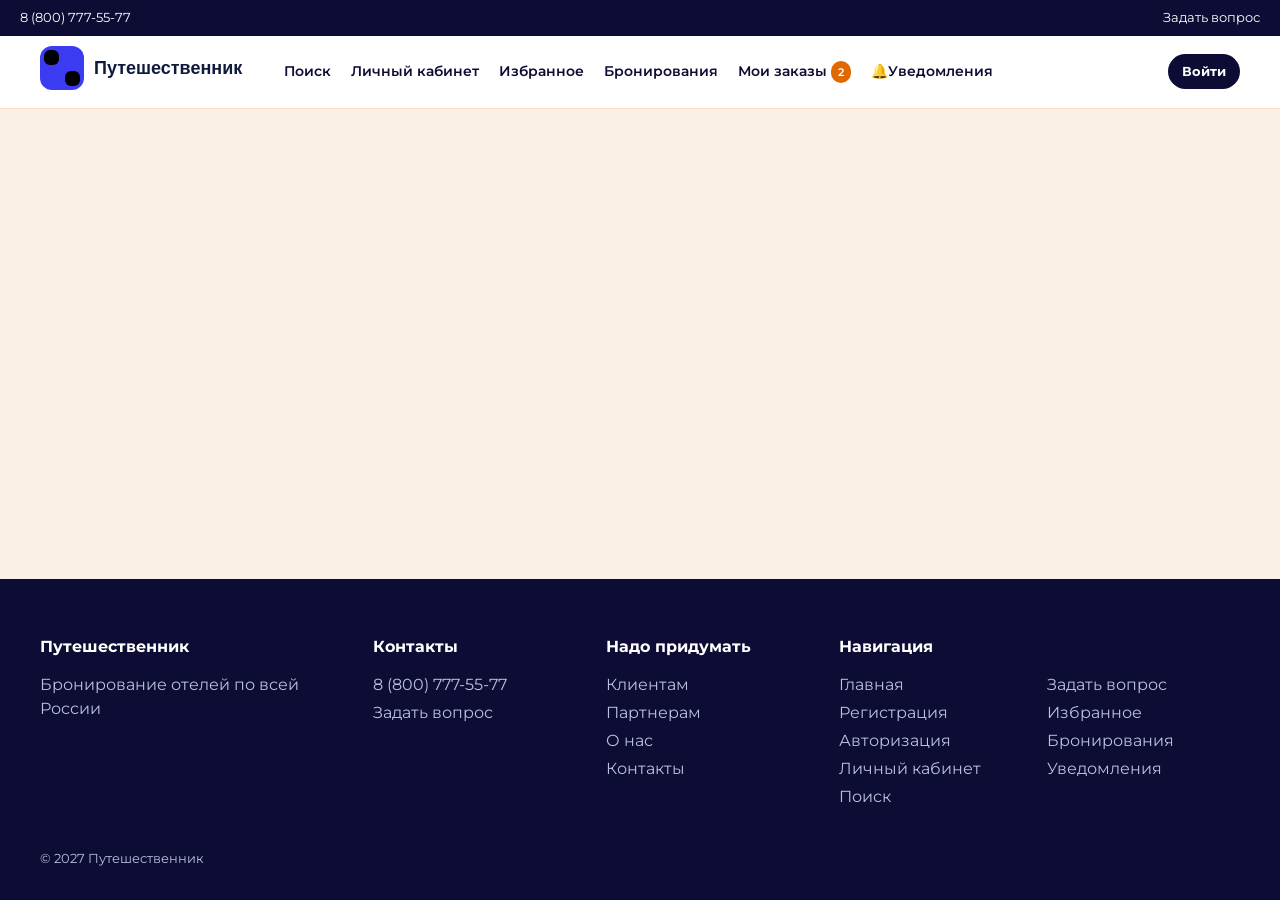
==== index.html @ 8d7e16aa "add footer and header" ====
<!DOCTYPE html>
<html lang="en">

<head>
    <meta charset="UTF-8">
    <meta name="viewport" content="width=device-width, initial-scale=1.0">
    <title>Путешественник - отели по всей России</title>
    <link rel="stylesheet" href="./assets/css/style.css">
</head>

<body>
    <header class="header">
        <div class="header__top">
            <div class="container">
                <a href="tel:88007775577">8 (800) 777-55-77</a>
                <a href="mailto:hotel@hotel.ru">Задать вопрос</a>
            </div>
        </div>
        <div class="container header__main">
            <a href="index.html" class="logo"><img src="./assets/img/logo.svg" alt="Путешественник"></a>
            <input type="checkbox" id="menu">
            <label for="menu" class="burger">≡</label>
            <nav class="nav">
                <a href="search.html">Поиск</a>
                <a href="profile.html">Личный кабинет</a>
                <a href="profile.html#favorites">Избранное</a>
                <a href="profile.html#bookings">Бронирования</a>
                <a href="profile.html#bookings">Мои заказы <span class="count">2</span></a>
                <a href="profile.html#notifications"><span class="bell">🔔</span>Уведомления</a>
            </nav>
            <a href="login.html" class="btn btn--dark btn--sm">Войти</a>
        </div>
    </header>
    <main class="container section"></main>
    <footer class="footer">
        <div class="container footer__grid">

            <div>
                <h3>Путешественник</h3>
                <p>Бронирование отелей по всей России</p>
            </div>

            <ul id="contacts">
                <h3>Контакты</h3>
                <li> <a href="tel:88007775577">8 (800) 777-55-77</a></li>
                <li> <a href="mailto:hotel@hotel.ru">Задать вопрос</a></li>
            </ul>
            <ul>
                <h3>Надо придумать</h3>
                <li><a href="search.html">Клиентам</a></li>
                <li><a href="add.html">Партнерам</a></li>
                <li><a href="index.html#about">О нас</a></li>
                <li><a href="#contacts">Контакты</a></li>
            </ul>
            <nav>
                <h3>Навигация</h3>
                <ul class="footer__nav">
                    <li><a href="index.html">Главная</a></li>
                    <li><a href="register.html">Регистрация</a></li>
                    <li><a href="login.html">Авторизация</a></li>
                    <li><a href="profile.html">Личный кабинет</a></li>
                    <li><a href="search.html">Поиск</a></li>
                    <li><a href="mailto:hotel@hotel.ru">Задать вопрос</a></li>

                    <li><a href="profile.html#favorites">Избранное</a></li>
                    <li><a href="profile.html#bookings">Бронирования</a></li>
                    <li><a href="profile.html#notificatons">Уведомления</a></li>
                </ul>
            </nav>
        </div>
        <p class="container copy">© 2027 Путешественник</p>
    </footer>
</body>

</html>
---- assets/css/style.css ----
/* 1 Шрифт */
@font-face {
    font-family: "Montserrat";
    src: url(../fonts/Montserrat/Montserrat[wght].ttf) format('truetype');
}

/* 2Переменные */

:root {
    --ink: rgb(13, 12, 52);
    --blue: rgb(59, 59, 242);
    --accent: rgb(224, 104, 0);
    --bg: rgb(251, 240, 229);
    --muted: rgb(88, 88, 125);
    --line: rgb(255, 226, 198);
    --ok: rgb(31, 120, 52);
    --ok-muted: rgb(206, 249, 206);
    --wait: rgb(184, 117, 0);
    --wait-muted: rgb(255, 231, 190);
    --error: rgb(207, 52, 52);
    --error-muted: rgb(255, 206, 206);
    --radius-sm: 12px;
    --radius: 20px;
    --shadow: 0 16px 40px -16px rgba(15, 27, 61, .3);
}

/* 3 Сброс */

* {
    box-sizing: border-box;
}

body {
    margin: 0;
    font-family: 'Montserrat', Arial, sans-serif;
    line-height: 1.5;
    color: var(--ink);
    background: var(--bg);
    display: grid;
    grid-template-rows: auto 1fr auto;
    min-height: 100vh;
}

h1,
h2,
h3,
p,
ul {
    margin: 0;
    padding: 0;
}

ul {
    list-style: none;
}

a {
    color: inherit;
    text-decoration: none;
}

input,
select,
textarea,
button {
    font: inherit;
}

/* Общие блоки */

.container {
    max-width: 1240px;
    width: 100%;
    margin: 0 auto;
    padding: 0 20px;
}

.section {
    margin-top: 80px;
}

.eyebrow {
    color: var(--accent);
    font-size: 13px;
    text-transform: uppercase;
    font-weight: 700;
}

.title {
    margin: 8px 0 32px;
    font-size: 40px;
    font-weight: 800;
}

.muted {
    color: var(--muted);
    font-size: 14px;
}

.card {
    background: #fff;
    padding: 24px;
    border-radius: var(--radius);
    border: 1px solid var(--line);
}

.grid {
    display: grid;
    grid-template-columns: repeat(auto-fill, minmax(300px, 1fr));
    gap: 24px;
}

.row {
    display: flex;
    align-items: center;
    gap: 12px;
    flex-wrap: wrap;
}

.row .input {
    flex: 1;
    width: auto;
}

.stack>*+* {
    padding-top: 8px;
}

.photo {
    width: 100%;
    aspect-ratio: 4 /3;
    object-fit: cover;
    border-radius: var(--radius-sm);
}

/* Кнопки */

.btn {
    display: inline-block;
    background: var(--accent);
    color: #fff;
    padding: 14px 26px;
    border-radius: 999px;
    font-weight: 700;
    cursor: pointer;
    font-weight: 700;
    transition: transform .2s;

    &:hover {
        transform: translateY(-4px);
    }
}

.btn--dark {
    background: var(--ink);
}

.btn--light {
    background: #fff;
    color: var(--ink);
    border: 1px solid var(--line);
}

.btn--sm {
    padding: 8px 14px;
    font-size: 13px;
}

/* Бейджы: статус цены и тд */

.badge {
    display: inline-block;
    background-color: #fff;
    color: var(--ink);
    border-radius: 999px;
    padding: 5px 12px;
    font-size: 13px;
    font-weight: 700;
}

.badge--ok {
    background: var(--ok-muted);
    color: var(--ok);
}

.badge--wait {
    background: var(--wait-muted);
    color: var(--wait);
}

.badge--no {
    background: var(--error-muted);
    color: var(--error);
}

.start {
    color: var(--accent);
}

/* Формы */

.form {
    display: grid;
    gap: 16px;

}

.form__row {
    display: grid;
    gap: 16px;
    grid-template-columns: 1fr 1fr;
}

.field {
    display: grid;
    gap: 6px;
    align-items: start;
}

.field>label {
    font-size: 13px;
    font-weight: 700;
}

.input {
    width: 100%;
    padding: 14px 16px;
    border-radius: var(--radius-sm);
    border: 1.5px solid var(--line);
    background: #fff;

    &:focus {
        outline: none;
        border-color: var(--blue);
    }

}

.error .input {
    border-color: var(--error);
    background-color: var(--error-muted);
}

.error-text {
    color: var(--error);
    font-size: 13px;
}

.check {
    display: flex;
    gap: 10px;
    font-size: 14px;
}

/* 5 ШАпка */

.header {
    position: sticky;
    top: 0;
    left: 0;
    z-index: 10;
    background-color: #fff;
    border-bottom: 1px solid var(--line);
}

.header__top {
    background: var(--ink);
    color: #fff;
    font-size: 13px
}

.header__top .container {
    display: flex;
    justify-content: space-between;
    align-items: center;
    padding: 8px 0;
}

.header__main {
    display: flex;
    gap: 24px;
    align-items: center;
    min-height: 72px;
}

.nav {
    display: flex;
    gap: 20px;
    margin-right: auto;
    font-size: 14px;
    font-weight: 600;
}

.nav a:hover {
    color: var(--blue);
}

.count {
    padding: 4px 7px;
    border-radius: 999px;
    background: var(--accent);
    color: #fff;
    font-size: 11px;
}

.bell {
    display: inline-block;
    animation: ring .3s infinite;
}

#menu,
.burger {
    display: none;
}

/* 6 Подвал */

.footer {
    margin-top: 100px;
    padding: 56px 0 32px;
    background: var(--ink);
    color: #B8C1DD;
}

.footer__grid {
    display: grid;
    grid-template-columns: 1.5fr 1fr 1fr 2fr;
    gap: 32px;
}

.footer h3 {
    margin-bottom: 14px;
    font-size: 16px;
    color: #fff;
}

.footer li {
    margin-bottom: 4px;
}

.footer a:hover {
    color: white;
}

.footer__nav {
    columns: 2
}

.copy {
    margin-top: 40px;
    font-size: 13px;
}
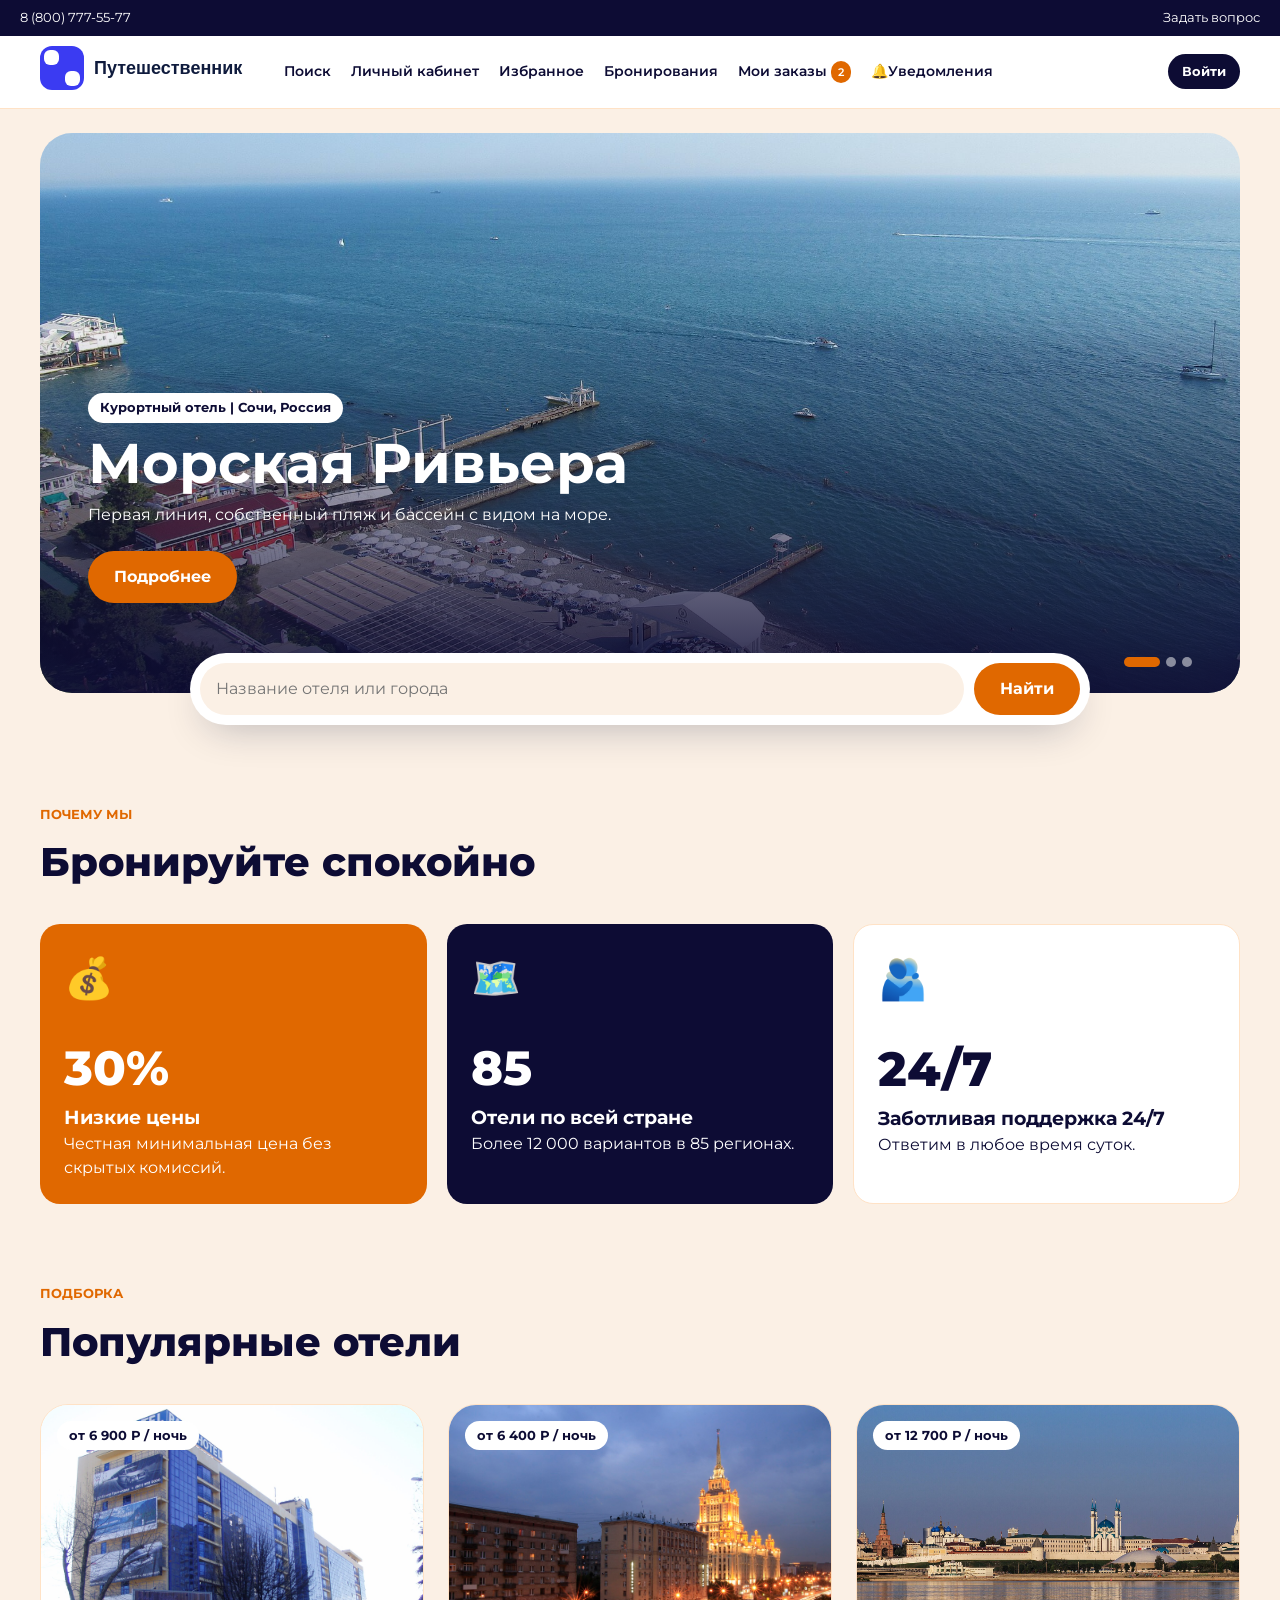
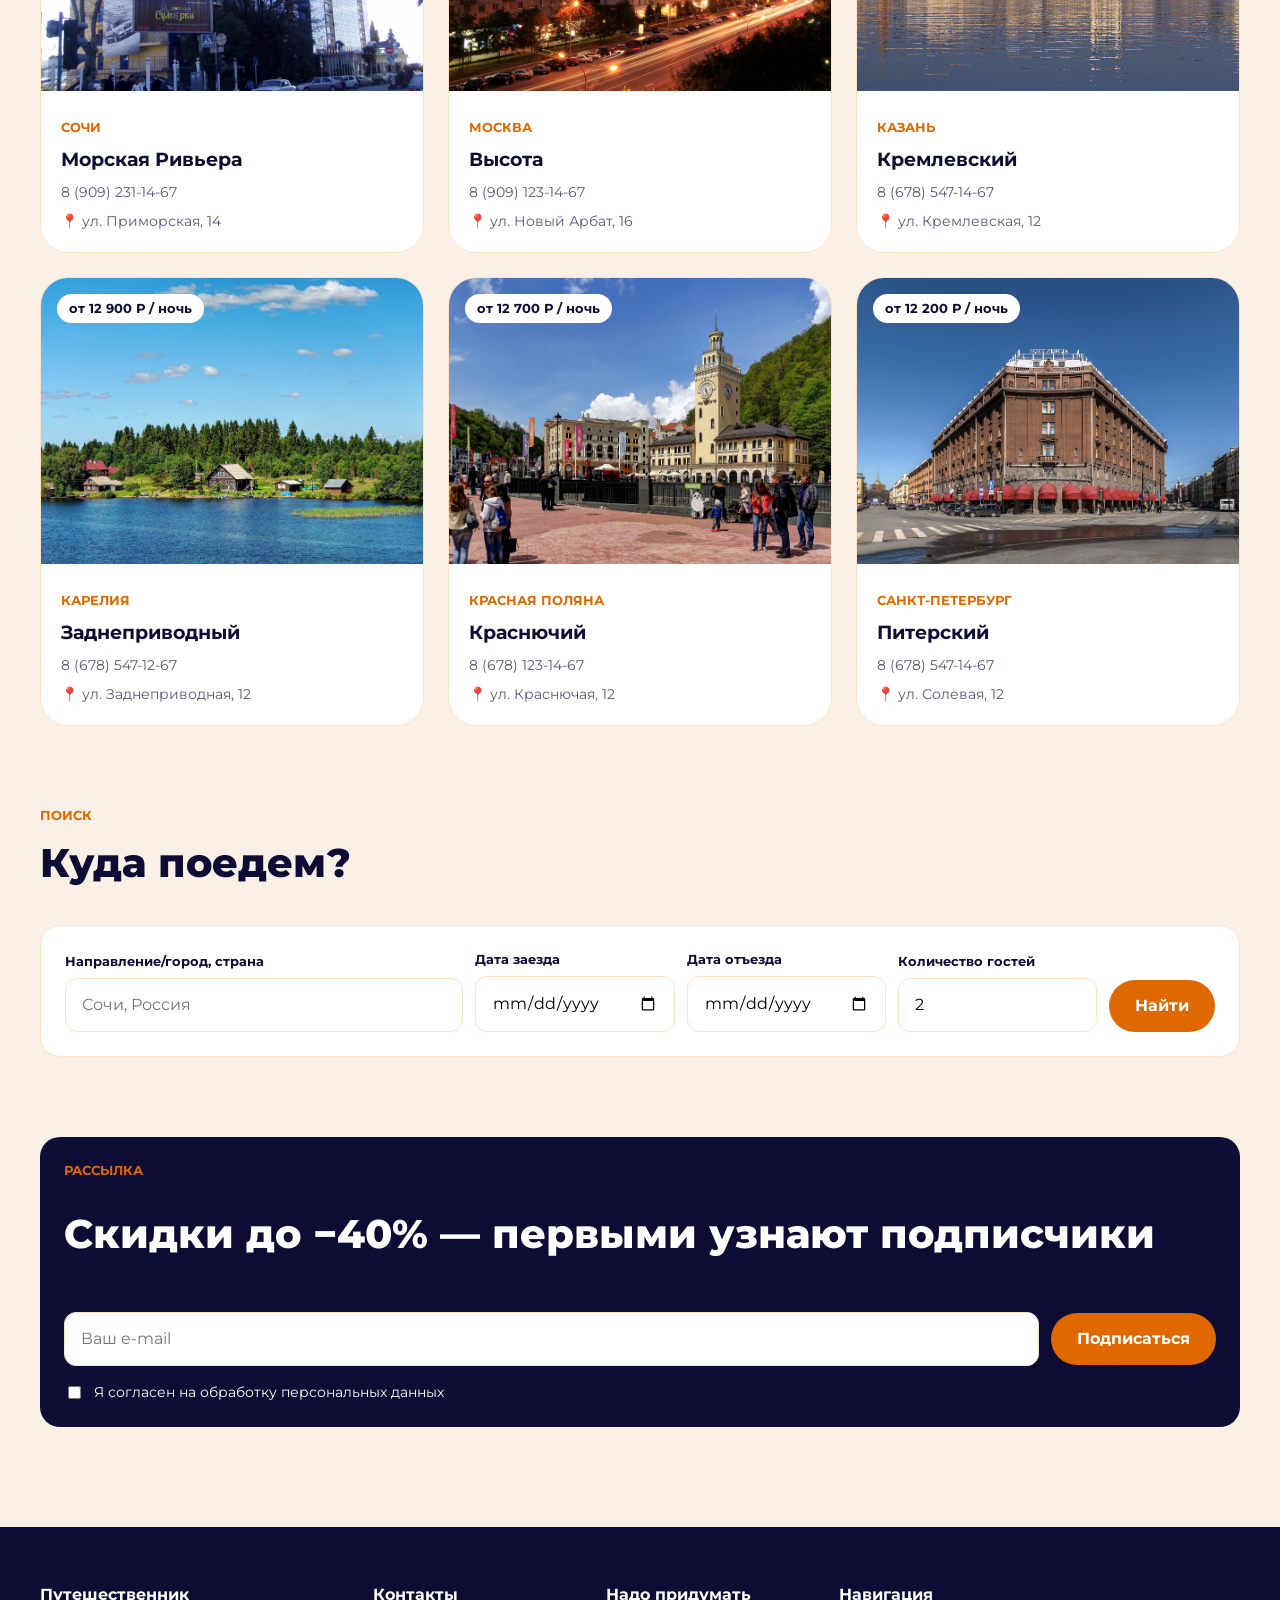
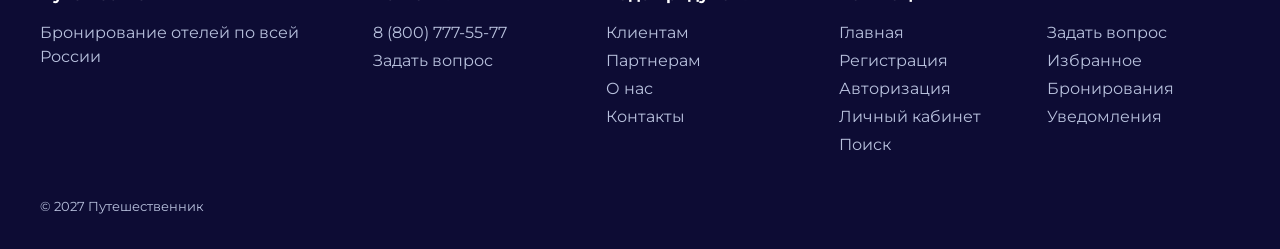
==== commit 0efa5513: "add index.html" ====
--- a/index.html
+++ b/index.html
@@ -31,7 +31,188 @@
             <a href="login.html" class="btn btn--dark btn--sm">Войти</a>
         </div>
     </header>
-    <main class="container section"></main>
+    <main class="container">
+        <section class="hero">
+            <div class="slider">
+                <article class="slide">
+                    <img src="assets/img/hotel-sochi-beach.jpg" alt="Пляж отеля в Сочи">
+                    <div class="slide__text">
+                        <span class="badge">Курортный отель | Сочи, Россия</span>
+                        <h1 class="slide__name">Морская Ривьера</h1>
+                        <p>Первая линия, собственный пляж и бассейн с видом на море.</p>
+                        <br>
+                        <a href="result.html" class="btn">Подробнее</a>
+                    </div>
+                </article>
+                <article class="slide">
+                    <img src="assets/img/hotel-moscow.jpg" alt="Пляж отеля в Сочи">
+                    <div class="slide__text">
+                        <span class="badge">Городской отель | Москва, Россия</span>
+                        <h1 class="slide__name">Высота</h1>
+                        <p>Легендарное здание на набережной и панорамный ресторан.</p>
+                        <br>
+                        <a href="result.html" class="btn">Подробнее</a>
+                    </div>
+                </article>
+                <article class="slide">
+                    <img src="assets/img/city-kazan.jpg" alt="Пляж отеля в Сочи">
+                    <div class="slide__text">
+                        <span class="badge">Бутик-отель | Казань, Россия</span>
+                        <h1 class="slide__name">Кремлевский</h1>
+                        <p>Номера с выходом на арбат, пешком до Кремля.</p>
+                        <br>
+                        <a href="result.html" class="btn">Подробнее</a>
+                    </div>
+                </article>
+            </div>
+            <div class="dots">
+                <span class="active"></span>
+                <span></span>
+                <span></span>
+            </div>
+
+            <form action="search.html" class="quick">
+                <input type="search" class="input" list="hints" placeholder="Название отеля или города">
+                <datalist id="hints">
+                    <option value="Сочи"></option>
+                    <option value="Москва"></option>
+                    <option value="Казань"></option>
+                    <option value="Санкт-Петербург"></option>
+                </datalist>
+                <button type="submit" class="btn">Найти</button>
+            </form>
+            <!-- <p class="hints muted">Часто ищут: Москва, Казань</p> -->
+        </section>
+        <section class="section" id="about">
+            <p class="eyebrow">Почему мы</p>
+            <h2 class="title">Бронируйте спокойно</h2>
+            <div class="facts">
+                <div class="card card--orange">
+                    <p class="fact__icon">💰</p>
+                    <p class="fact__num">30%</p>
+                    <h3>Низкие цены</h3>
+                    <p>Честная минимальная цена без скрытых комиссий.</p>
+                </div>
+                <div class="card card--dark">
+                    <p class="fact__icon">🗺️</p>
+                    <p class="fact__num">85</p>
+                    <h3>Отели по всей стране</h3>
+                    <p>Более 12 000 вариантов в 85 регионах.</p>
+                </div>
+                <div class="card">
+                    <p class="fact__icon">🫂</p>
+                    <p class="fact__num">24/7</p>
+                    <h3>Заботливая поддержка 24/7</h3>
+                    <p>Ответим в любое время суток.</p>
+                </div>
+            </div>
+        </section>
+
+        <section class="section">
+            <p class="eyebrow">Подборка</p>
+            <h2 class="title">Популярные отели</h2>
+            <div class="grid">
+                <article class="card hotel">
+                    <img src="./assets/img/hotel-sochi-1.jpg" alt="Отель в Сочи" class="photo">
+                    <span class="badge">от 6 900 Р / ночь</span>
+                    <div class="hotel__body stack">
+                        <p class="eyebrow">Сочи</p>
+                        <h3>Морская Ривьера</h3>
+                        <p class="muted">8 (909) 231-14-67</p>
+                        <p class="muted">📍 ул. Приморская, 14</p>
+                    </div>
+                </article>
+                <article class="card hotel">
+                    <img src="./assets/img/hotel-moscow.jpg" alt="Отель в Москве" class="photo">
+                    <span class="badge">от 6 400 Р / ночь</span>
+                    <div class="hotel__body stack">
+                        <p class="eyebrow">Москва</p>
+                        <h3>Высота</h3>
+                        <p class="muted">8 (909) 123-14-67</p>
+                        <p class="muted">📍 ул. Новый Арбат, 16</p>
+                    </div>
+                </article>
+                <article class="card hotel">
+                    <img src="./assets/img/city-kazan.jpg" alt="Отель в Казани" class="photo">
+                    <span class="badge">от 12 700 Р / ночь</span>
+                    <div class="hotel__body stack">
+                        <p class="eyebrow">Казань</p>
+                        <h3>Кремлевский</h3>
+                        <p class="muted">8 (678) 547-14-67</p>
+                        <p class="muted">📍 ул. Кремлевская, 12</p>
+                    </div>
+                </article>
+                <article class="card hotel">
+                    <img src="./assets/img/city-karelia.jpg" alt="Отель в Карелии" class="photo">
+                    <span class="badge">от 12 900 Р / ночь</span>
+                    <div class="hotel__body stack">
+                        <p class="eyebrow">Карелия</p>
+                        <h3>Заднеприводный</h3>
+                        <p class="muted">8 (678) 547-12-67</p>
+                        <p class="muted">📍 ул. Заднеприводная, 12</p>
+                    </div>
+                </article>
+                <article class="card hotel">
+                    <img src="./assets/img/city-krasnaya-polyana.jpg" alt="Отель в Красной поляне" class="photo">
+                    <span class="badge">от 12 700 Р / ночь</span>
+                    <div class="hotel__body stack">
+                        <p class="eyebrow">Красная Поляна</p>
+                        <h3>Краснючий</h3>
+                        <p class="muted">8 (678) 123-14-67</p>
+                        <p class="muted">📍 ул. Краснючая, 12</p>
+                    </div>
+                </article>
+                <article class="card hotel">
+                    <img src="./assets/img/hotel-spb.jpg" alt="Отель в Санкт-Петербурге" class="photo">
+                    <span class="badge">от 12 200 Р / ночь</span>
+                    <div class="hotel__body stack">
+                        <p class="eyebrow">Санкт-Петербург</p>
+                        <h3>Питерский</h3>
+                        <p class="muted">8 (678) 547-14-67</p>
+                        <p class="muted">📍 ул. Солевая, 12</p>
+                    </div>
+                </article>
+            </div>
+        </section>
+
+        <section class="section">
+            <p class="eyebrow">Поиск</p>
+            <h2 class="title">Куда поедем?</h2>
+            <form action="search.html" class="card search-form">
+                <div class="field">
+                    <label for="place">Направление/город, страна</label>
+                    <input type="text" id="place" class="input" placeholder="Сочи, Россия">
+                </div>
+                <div class="field">
+                    <label for="date-in">Дата заезда</label>
+                    <input type="date" id="date-in" class="input">
+                </div>
+                <div class="field">
+                    <label for="date-out">Дата отъезда</label>
+                    <input type="date" id="date-out" class="input">
+                </div>
+                <div class="field">
+                    <label for="guest-count">Количество гостей</label>
+                    <input type="number" id="guest-count" class="input" min="1" value="2"">
+                </div>
+                <button type=" submit" class="btn">Найти</button>
+            </form>
+        </section>
+
+        <section class="section">
+            <form action="#" class="card card--dark form">
+                <p class="eyebrow">Рассылка</p>
+                <h2 class="title">Скидки до −40% — первыми узнают подписчики</h2>
+                <div class="row">
+                    <input type="email" class="input" placeholder="Ваш e-mail">
+                    <button type="submit" class="btn">Подписаться</button>
+                </div>
+                <label class="check"><input type="checkbox">Я согласен на обработку персональных данных</label>
+            </form>
+        </section>
+
+
+    </main>
     <footer class="footer">
         <div class="container footer__grid">
 
--- a/assets/css/style.css
+++ b/assets/css/style.css
@@ -66,6 +66,10 @@
     font: inherit;
 }
 
+button {
+    border: none;
+}
+
 /* Общие блоки */
 
 .container {
@@ -147,7 +151,7 @@
     transition: transform .2s;
 
     &:hover {
-        transform: translateY(-4px);
+        transform: translateY(-2px);
     }
 }
 
@@ -349,4 +353,166 @@
 .copy {
     margin-top: 40px;
     font-size: 13px;
+}
+
+/* 7 Главная */
+
+.hero {
+    position: relative;
+    margin-top: 24px;
+}
+
+/* Слайдер: листается свайпом */
+
+.slider {
+    display: flex;
+    overflow-x: auto;
+    scroll-snap-type: x mandatory;
+    scrollbar-width: none;
+    border-radius: 32px;
+}
+
+.slide {
+    position: relative;
+    display: flex;
+    align-items: flex-end;
+    flex: 0 0 100%;
+    min-height: 560px;
+    color: white;
+    scroll-snap-align: start;
+
+    &::after {
+        content: '';
+        position: absolute;
+        inset: 0;
+        background: linear-gradient(transparent 30%, rgba(13, 12, 52, 0.9));
+    }
+}
+
+.slide img {
+    position: absolute;
+    inset: 0;
+    object-fit: cover;
+    width: 100%;
+    height: 100%;
+}
+
+.slide__text {
+    position: relative;
+    z-index: 1;
+    max-width: 640px;
+    padding: 48px 48px 90px;
+}
+
+.slide__name {
+    margin: 12px 0;
+    font-size: 56px;
+    line-height: 1;
+}
+
+.dots {
+    position: absolute;
+    right: 48px;
+    bottom: 58px;
+    display: flex;
+    gap: 6px;
+}
+
+.dots span {
+    width: 10px;
+    height: 10px;
+    border-radius: 999px;
+    background: rgba(255, 255, 255, 0.5);
+}
+
+.dots .active {
+    width: 36px;
+    background: var(--accent);
+}
+
+/* Быстрый поиск  */
+
+.quick {
+    position: relative;
+    z-index: 2;
+    display: flex;
+    gap: 10px;
+    max-width: 900px;
+    margin: -40px auto 0;
+    padding: 10px;
+    background: #fff;
+    border-radius: 999px;
+    box-shadow: var(--shadow);
+}
+
+.quick .input {
+    border: 0;
+    border-radius: 999px;
+    background: var(--bg);
+}
+
+/* .hints {
+
+} */
+
+/* Факты */
+
+.facts {
+    display: grid;
+    grid-template-columns: repeat(3, 1fr);
+    gap: 20px;
+}
+
+.fact__icon {
+    font-size: 40px;
+}
+
+.fact__num {
+    margin-top: 24px;
+    font-size: 48px;
+    font-weight: 800;
+}
+
+.card--orange {
+    background: var(--accent);
+    color: #fff;
+    border: 0;
+}
+
+.card--dark {
+    background: var(--ink);
+    color: #fff;
+    border: 0
+}
+
+/* Карточка отеля */
+
+.hotel {
+    position: relative;
+    padding: 0;
+    overflow: hidden;
+    border-radius: 28px;
+}
+
+.hotel .photo {
+    border-radius: 0;
+}
+
+.hotel>.badge {
+    position: absolute;
+    top: 16px;
+    left: 16px;
+}
+
+.hotel__body {
+    padding: 20px;
+}
+
+/* Поиск  */
+
+.search-form {
+    display: grid;
+    grid-template-columns: 2fr 1fr 1fr 1fr auto;
+    align-items: end;
+    gap: 12px;
 }
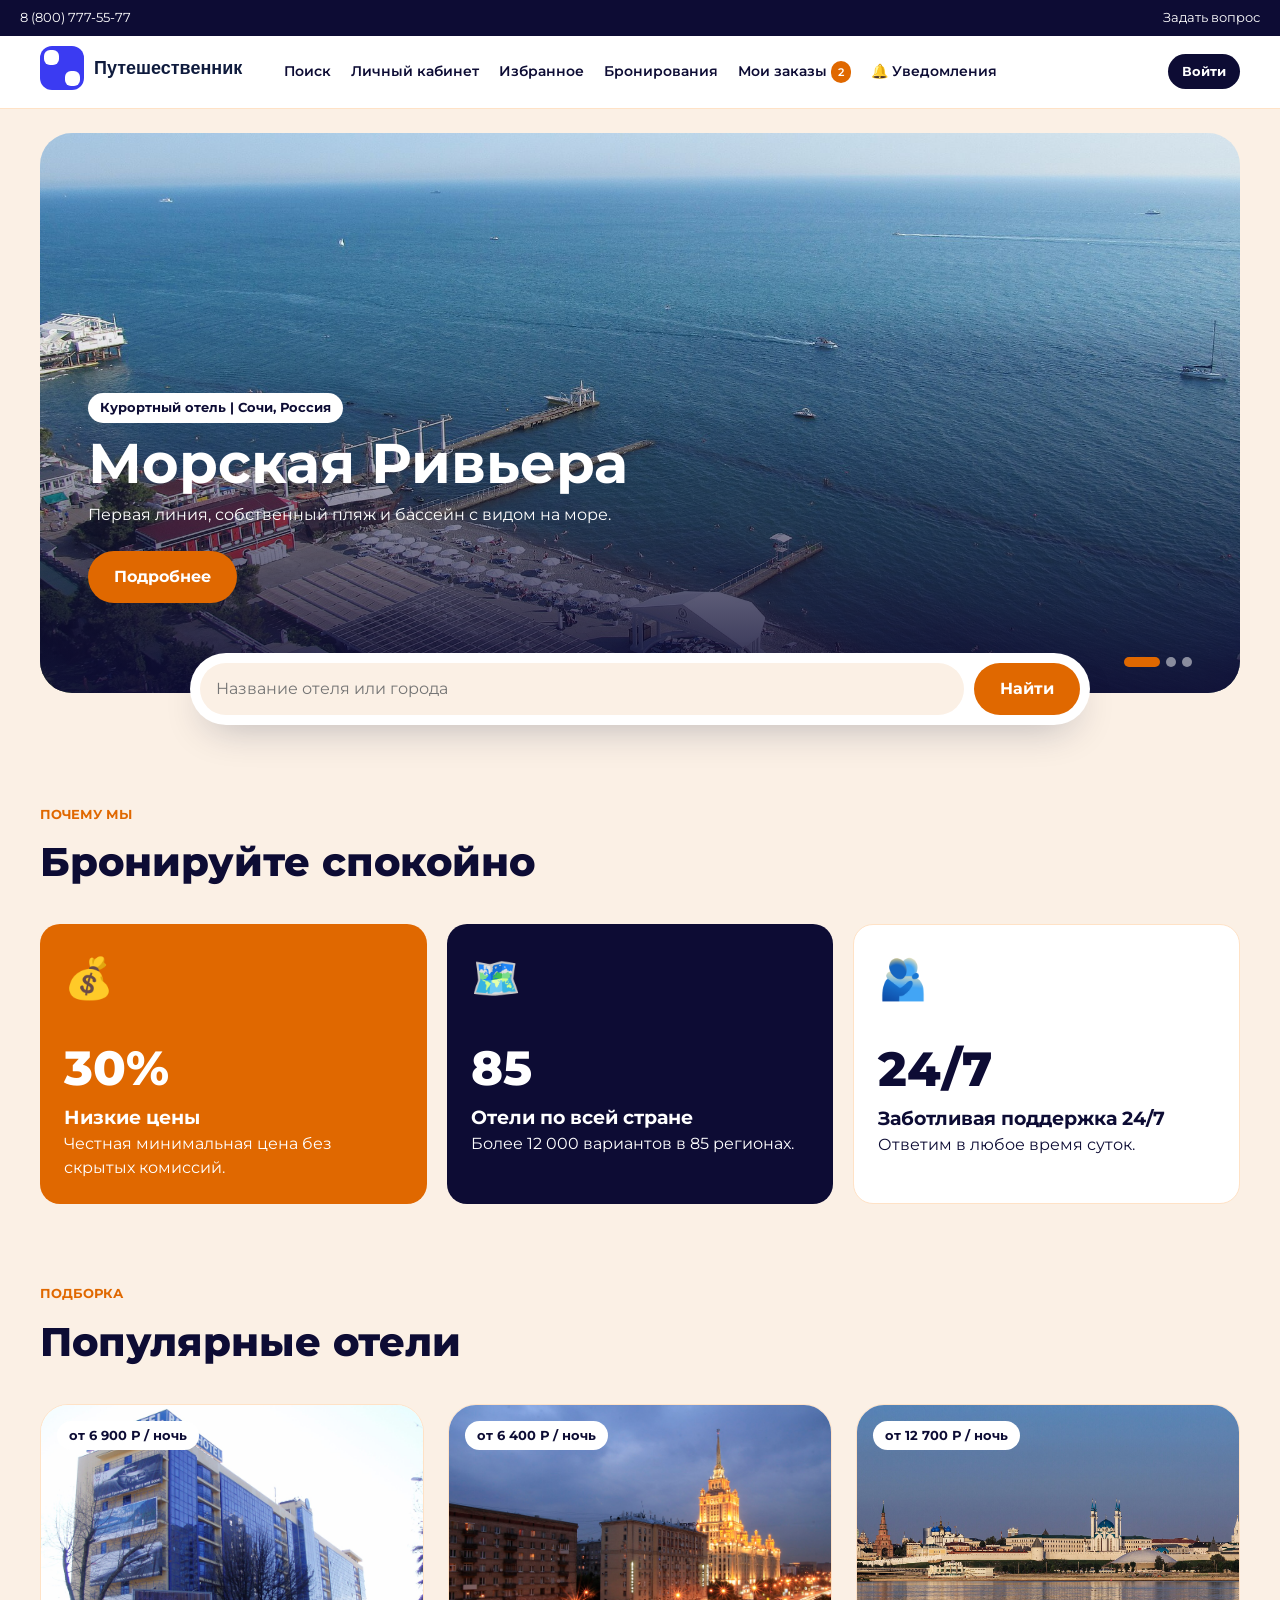
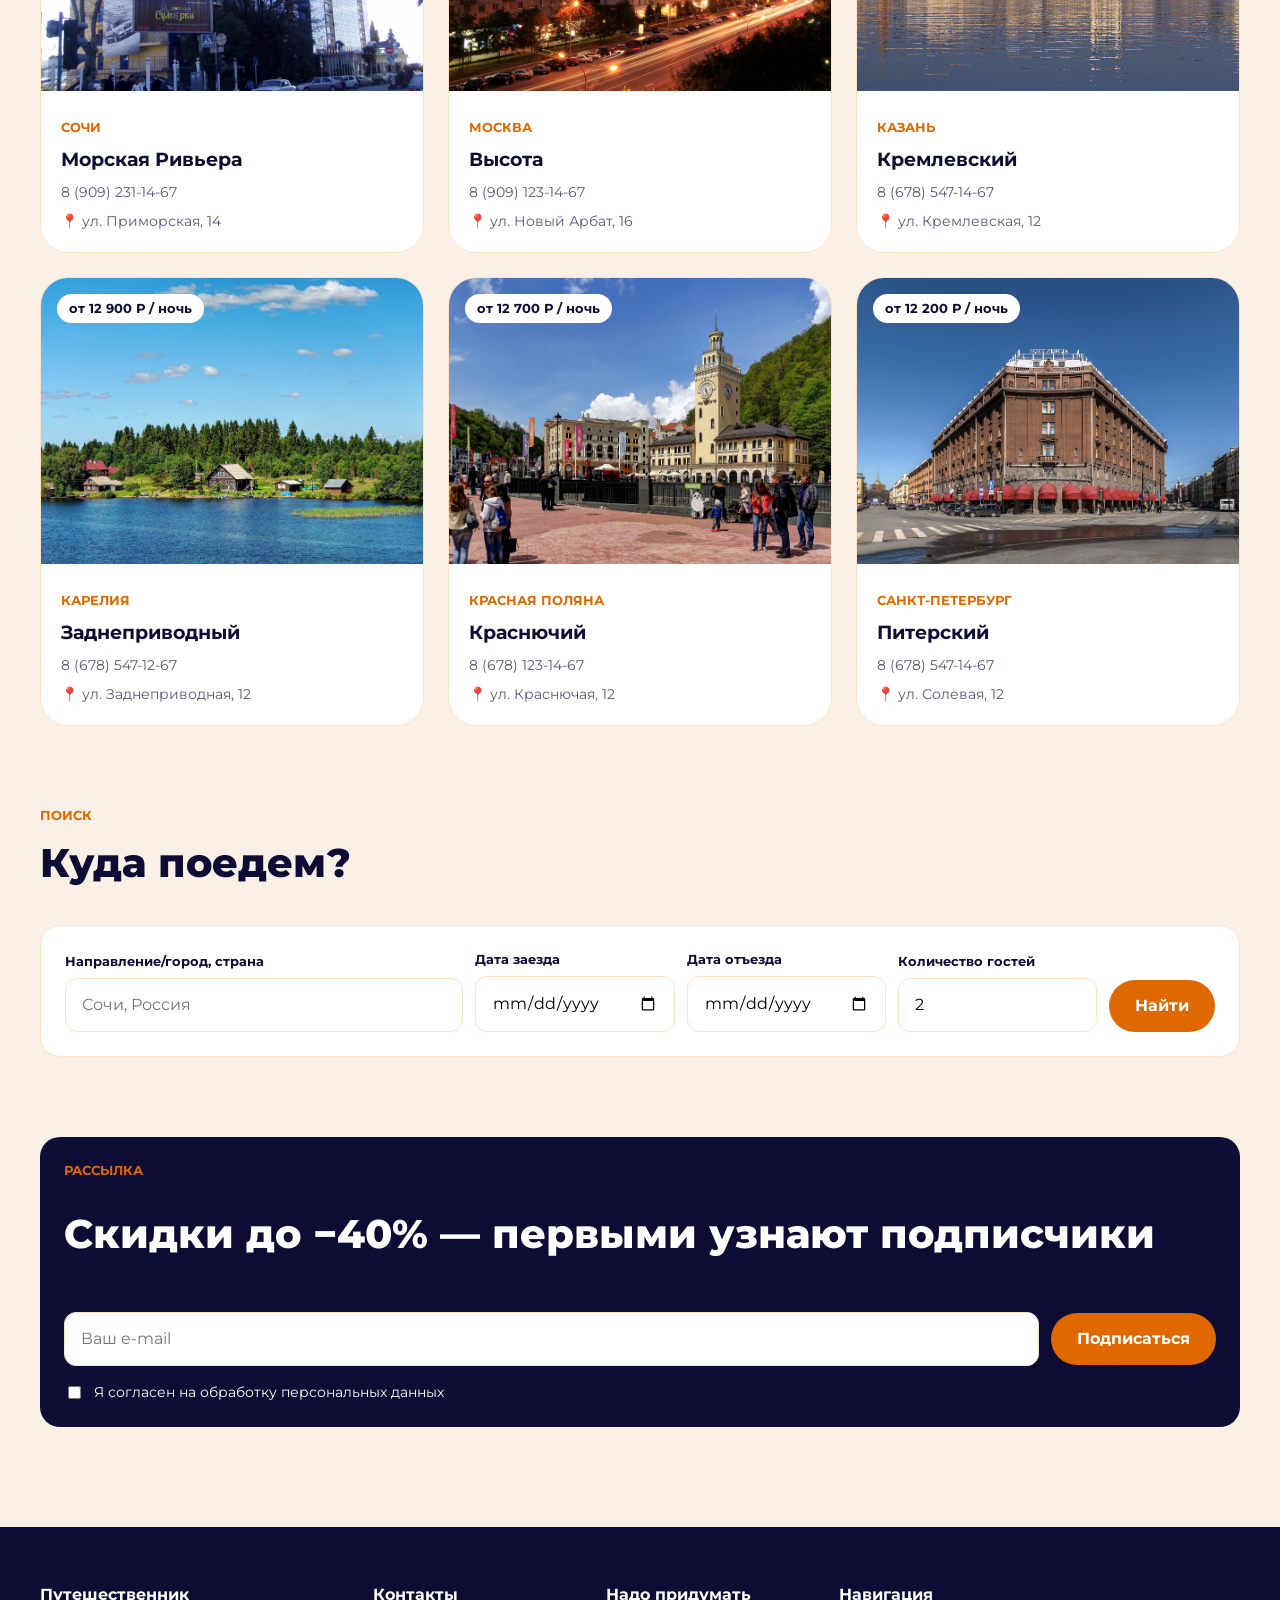
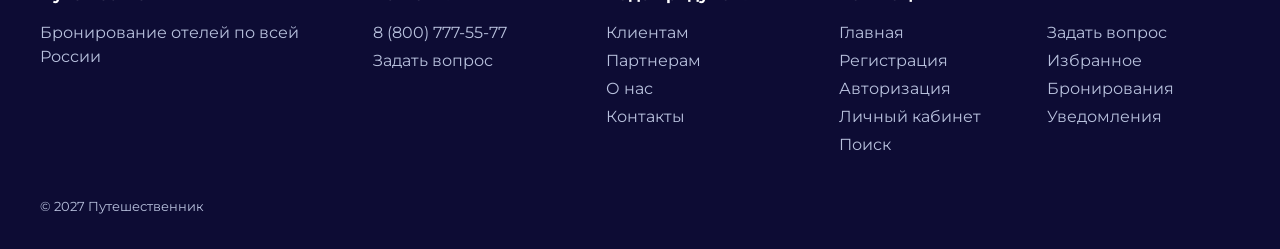
==== commit 3d130455: "add add.html" ====
--- a/index.html
+++ b/index.html
@@ -26,7 +26,7 @@
                 <a href="profile.html#favorites">Избранное</a>
                 <a href="profile.html#bookings">Бронирования</a>
                 <a href="profile.html#bookings">Мои заказы <span class="count">2</span></a>
-                <a href="profile.html#notifications"><span class="bell">🔔</span>Уведомления</a>
+                <a href="profile.html#notifications"><span class="bell">🔔</span> Уведомления</a>
             </nav>
             <a href="login.html" class="btn btn--dark btn--sm">Войти</a>
         </div>
--- a/assets/css/style.css
+++ b/assets/css/style.css
@@ -14,11 +14,11 @@
     --muted: rgb(88, 88, 125);
     --line: rgb(255, 226, 198);
     --ok: rgb(31, 120, 52);
-    --ok-muted: rgb(206, 249, 206);
+    --ok-muted: rgb(218, 254, 218);
     --wait: rgb(184, 117, 0);
-    --wait-muted: rgb(255, 231, 190);
+    --wait-muted: rgb(255, 240, 213);
     --error: rgb(207, 52, 52);
-    --error-muted: rgb(255, 206, 206);
+    --error-muted: rgb(255, 225, 225);
     --radius-sm: 12px;
     --radius: 20px;
     --shadow: 0 16px 40px -16px rgba(15, 27, 61, .3);
@@ -64,6 +64,10 @@
 textarea,
 button {
     font: inherit;
+}
+
+textarea {
+    resize: vertical;
 }
 
 button {
@@ -149,6 +153,7 @@
     cursor: pointer;
     font-weight: 700;
     transition: transform .2s;
+    text-align: center;
 
     &:hover {
         transform: translateY(-2px);
@@ -213,6 +218,7 @@
     display: grid;
     gap: 16px;
     grid-template-columns: 1fr 1fr;
+    align-items: start;
 }
 
 .field {
@@ -515,4 +521,30 @@
     grid-template-columns: 2fr 1fr 1fr 1fr auto;
     align-items: end;
     gap: 12px;
+}
+
+
+/* 8. Кабинеты и формы */
+.narrow {
+    max-width: 560px;
+    margin: 48px auto 0;
+}
+
+.narrow a,
+.narrow h1 {
+    text-align: center;
+}
+
+.pass-check {
+    display: inline-block;
+    margin-left: 7px;
+    font-size: 14px;
+}
+
+.pass {
+    display: none;
+}
+
+#make-profile:checked~.pass {
+    display: grid;
 }
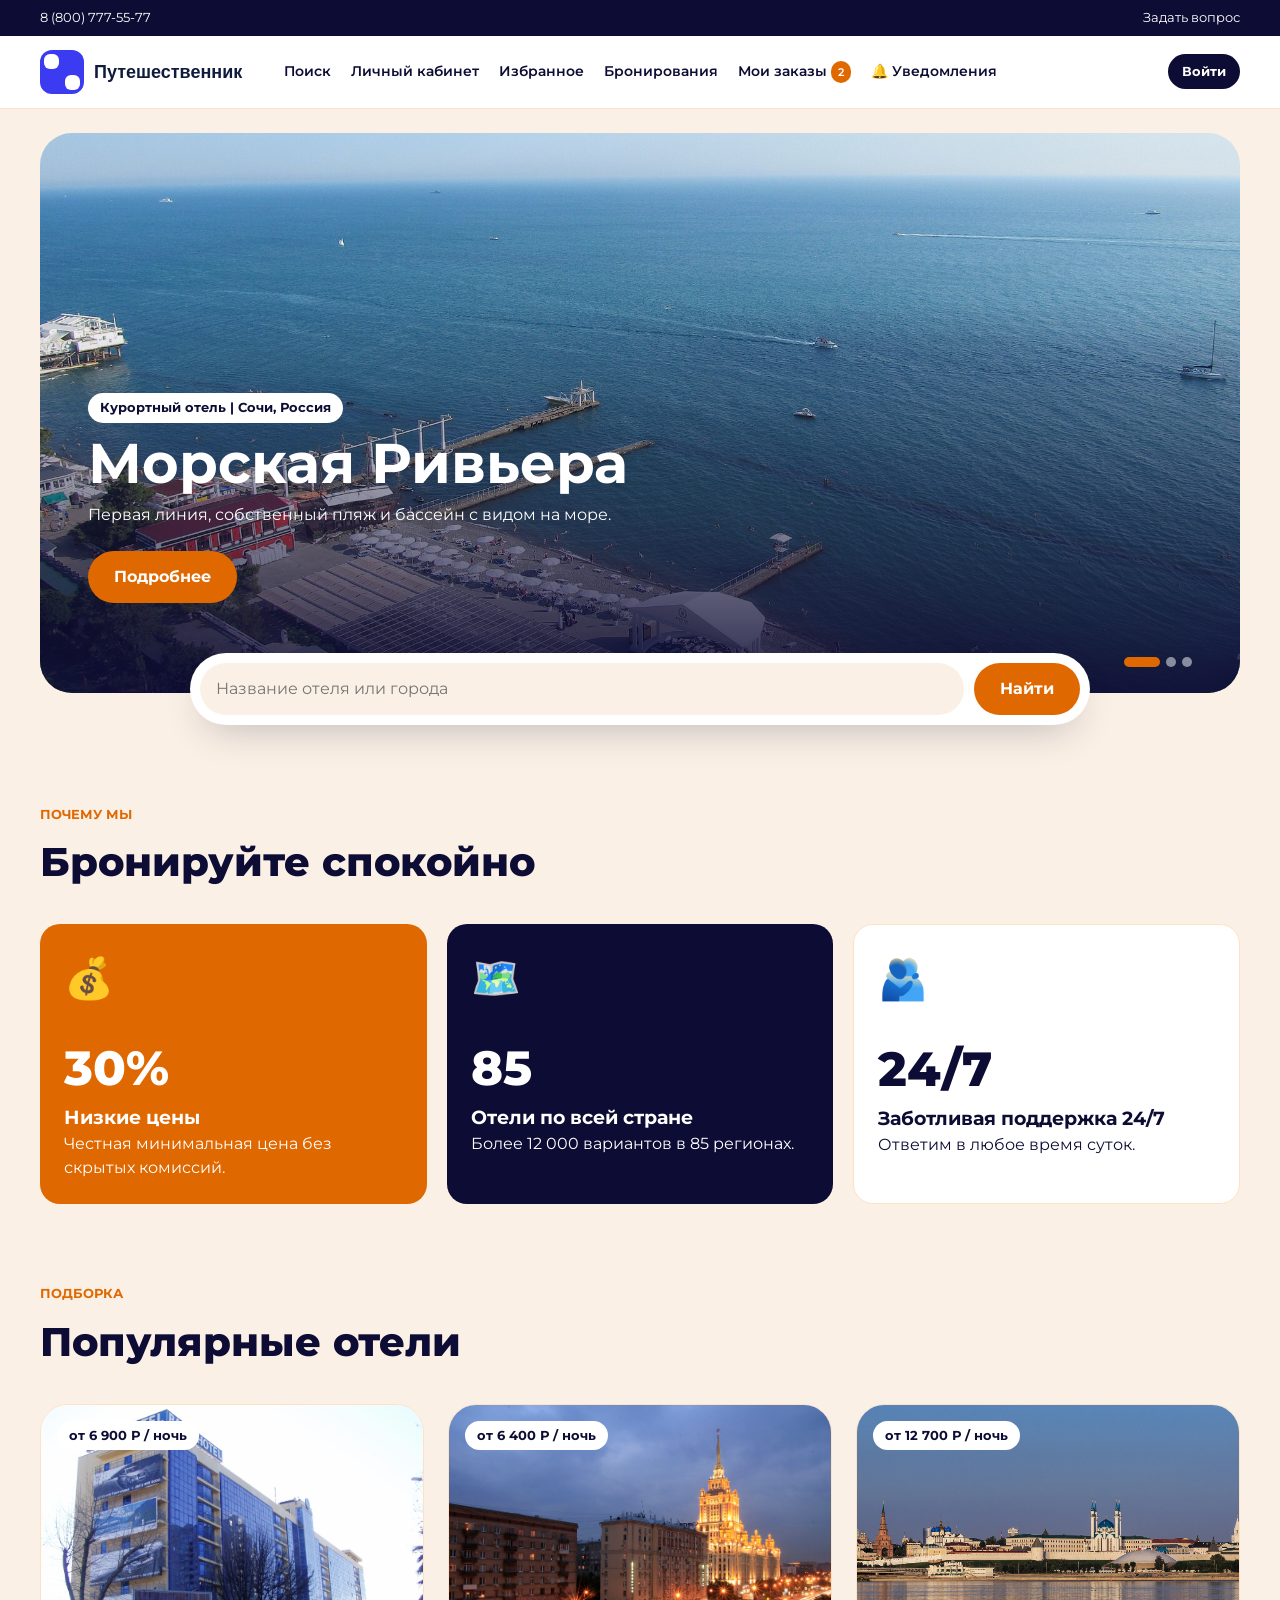
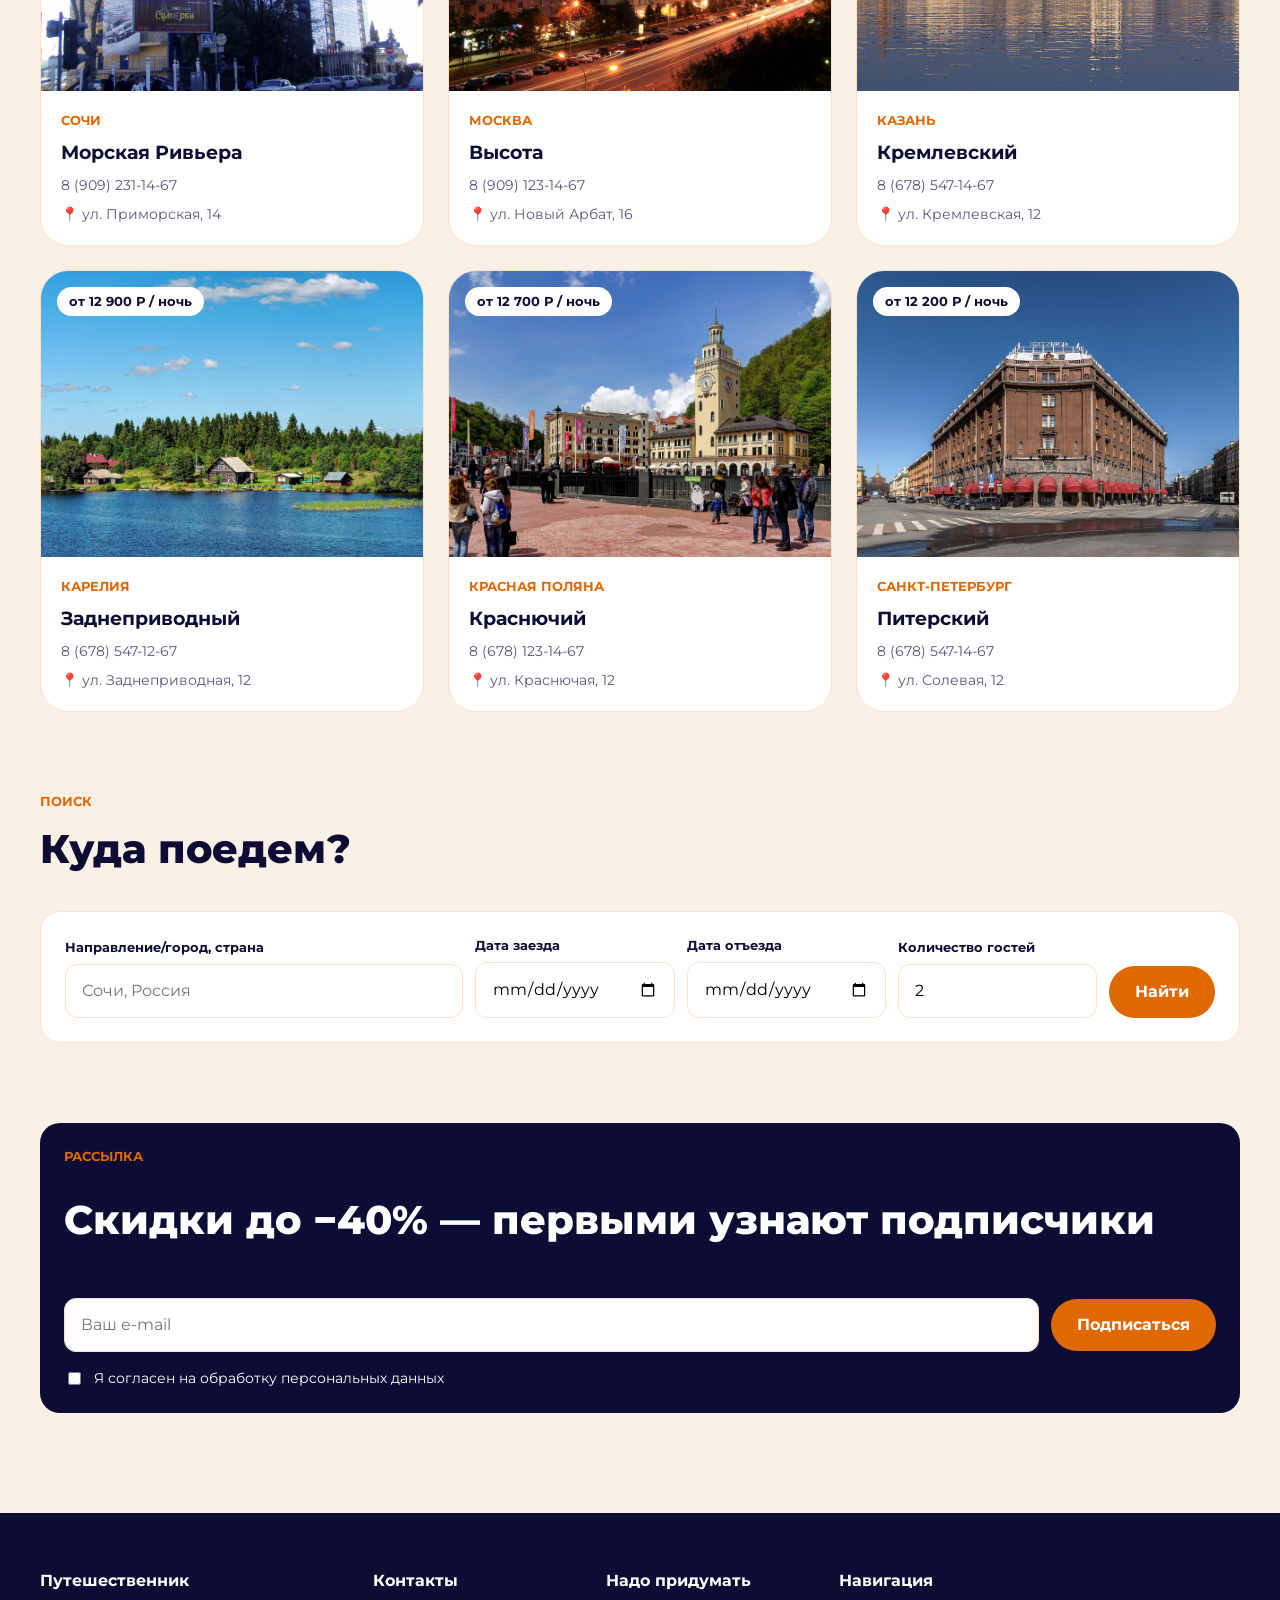
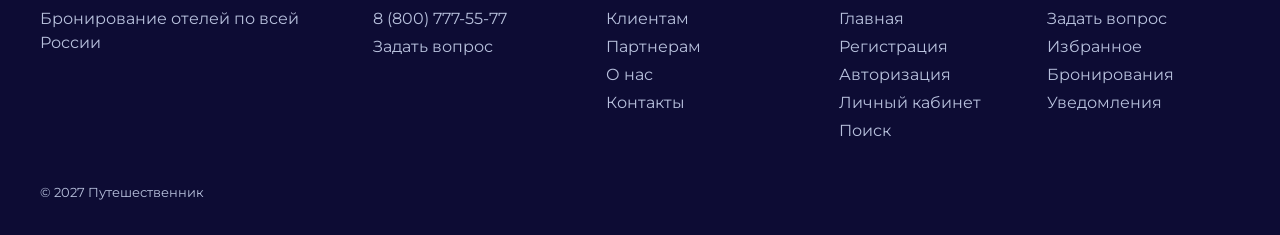
==== commit 50616c57: "add disign" ====
--- a/index.html
+++ b/index.html
@@ -19,7 +19,7 @@
         <div class="container header__main">
             <a href="index.html" class="logo"><img src="./assets/img/logo.svg" alt="Путешественник"></a>
             <input type="checkbox" id="menu">
-            <label for="menu" class="burger">≡</label>
+            <label for="menu" class="burger">☰</label>
             <nav class="nav">
                 <a href="search.html">Поиск</a>
                 <a href="profile.html">Личный кабинет</a>
--- a/assets/css/style.css
+++ b/assets/css/style.css
@@ -15,7 +15,7 @@
     --line: rgb(255, 226, 198);
     --ok: rgb(31, 120, 52);
     --ok-muted: rgb(218, 254, 218);
-    --wait: rgb(184, 117, 0);
+    --wait: rgb(223, 163, 58);
     --wait-muted: rgb(255, 240, 213);
     --error: rgb(207, 52, 52);
     --error-muted: rgb(255, 225, 225);
@@ -57,6 +57,15 @@
 a {
     color: inherit;
     text-decoration: none;
+}
+
+img {
+    display: block;
+    max-width: 100%;
+}
+
+body>* {
+    min-width: 0;
 }
 
 input,
@@ -167,7 +176,13 @@
 .btn--light {
     background: #fff;
     color: var(--ink);
-    border: 1px solid var(--line);
+    border: 1px solid var(--ink);
+}
+
+.btn--no {
+    background-color: var(--error-muted);
+    color: var(--error);
+    border: 1px solid var(--error);
 }
 
 .btn--sm {
@@ -202,7 +217,7 @@
     color: var(--error);
 }
 
-.start {
+.stars {
     color: var(--accent);
 }
 
@@ -283,7 +298,8 @@
     display: flex;
     justify-content: space-between;
     align-items: center;
-    padding: 8px 0;
+    padding-top: 8px;
+    padding-bottom: 8px;
 }
 
 .header__main {
@@ -315,7 +331,7 @@
 
 .bell {
     display: inline-block;
-    animation: ring .3s infinite;
+    animation: bell 3s infinite;
 }
 
 #menu,
@@ -535,6 +551,52 @@
     text-align: center;
 }
 
+.stats {
+    display: grid;
+    grid-template-columns: repeat(4, 1fr);
+    gap: 20px;
+}
+
+.big {
+    font-size: 28px;
+    font-weight: 800;
+}
+
+.data-row {
+    display: flex;
+    justify-content: space-between;
+    align-items: center;
+    gap: 12px;
+    padding: 14px 0;
+    border-bottom: 1px solid var(--line);
+}
+
+.group {
+    margin-top: 24px;
+    border-radius: var(--radius);
+    padding: 24px;
+}
+
+.group .grid {
+    grid-template-columns: 1fr 1fr;
+    margin-top: 16px;
+}
+
+.group--ok {
+    background: var(--ok-muted);
+}
+
+.group--wait {
+    background: var(--wait-muted);
+    border: 2px dashed var(--wait)
+}
+
+.booking {
+    display: grid;
+    grid-template-columns: 200px 1fr;
+    gap: 20px;
+}
+
 .pass-check {
     display: inline-block;
     margin-left: 7px;
@@ -547,4 +609,191 @@
 
 #make-profile:checked~.pass {
     display: grid;
+}
+
+.order img {
+    height: 100%;
+}
+
+/* 9. Поиск */
+.layout {
+    display: grid;
+    grid-template-columns: 280px 1fr;
+    align-items: start;
+    gap: 24px;
+    margin-top: 20px;
+}
+
+.filter {
+    padding: 14px 0;
+    border-top: 1px solid var(--line);
+}
+
+.filter h3 {
+    margin-bottom: 8px;
+    font-size: 14px;
+}
+
+.result {
+    display: grid;
+    grid-template-columns: 240px 1fr 170px;
+    gap: 20px;
+}
+
+.pages {
+    display: flex;
+    justify-content: center;
+    gap: 6px;
+    margin-top: 32px;
+}
+
+.pages a {
+    width: 40px;
+    height: 40px;
+    display: flex;
+    align-items: center;
+    justify-content: center;
+    border-radius: var(--radius-sm);
+    background-color: #fff;
+    font-weight: 700;
+}
+
+
+.pages .active {
+    background: var(--ink);
+    color: #fff;
+}
+
+.gallary {
+    display: grid;
+    grid-template-columns: repeat(3, 1fr);
+    gap: 20px;
+}
+
+.card.description {
+    height: 100%;
+}
+
+/* Анимация */
+
+@keyframes bell {
+
+    0%,
+    40%,
+    100% {
+        transform: rotate(0);
+    }
+
+    10% {
+        transform: rotate(18deg);
+    }
+
+    20% {
+        transform: rotate(-14deg);
+    }
+
+    30% {
+        transform: rotate(8deg);
+    }
+}
+
+/* Адаптив */
+
+@media (max-width: 900px) {
+    .burger {
+        display: block;
+        margin-left: auto;
+        font-size: 24px;
+        cursor: pointer;
+    }
+
+    .header__main {
+        flex-wrap: wrap;
+        padding-top: 12px;
+        padding-bottom: 12px;
+        row-gap: 12px;
+    }
+
+    .nav {
+        display: none;
+        flex-direction: column;
+        width: 100%;
+        padding-bottom: 16px;
+        border-top: 1px solid var(--line);
+    }
+
+    #menu:checked~.nav {
+        display: flex;
+    }
+
+    .nav a {
+        padding: 12px 0;
+        border-bottom: 1px solid var(--line);
+    }
+
+    /* кнопка «Войти» прячется вместе с меню и появляется под ним */
+    .header__main>.btn {
+        display: none;
+    }
+
+    #menu:checked~.btn {
+        display: block;
+        width: 100%;
+        margin-bottom: 16px;
+        padding: 14px;
+        font-size: 15px;
+    }
+
+    .slide {
+        min-height: 460px;
+    }
+
+    .slide__name {
+        font-size: 36px;
+    }
+
+    .quick,
+    .search-form {
+        display: grid;
+        grid-template-columns: 1fr;
+        border-radius: 35px;
+    }
+
+    .facts,
+    .group .grid,
+    .grid,
+    .stats,
+    .form__row,
+    .layout,
+    .order,
+    .booking,
+    .footer__grid,
+    .gallary,
+    .result {
+        grid-template-columns: 1fr;
+    }
+
+    .title {
+        font-size: 30px
+    }
+}
+
+@media print {
+    body {
+        background: #fff;
+        color: #000;
+        font-family: Georgia, 'Times New Roman', Times, serif;
+    }
+    .header, .footer, .btn {
+        display: none;
+    }
+    .card, .badge, .stars {
+        border: 1px solid #999;
+        background: #fff;
+        color: #333;
+    }
+
+    .photo {
+        print-color-adjust: exact;
+    }
 }
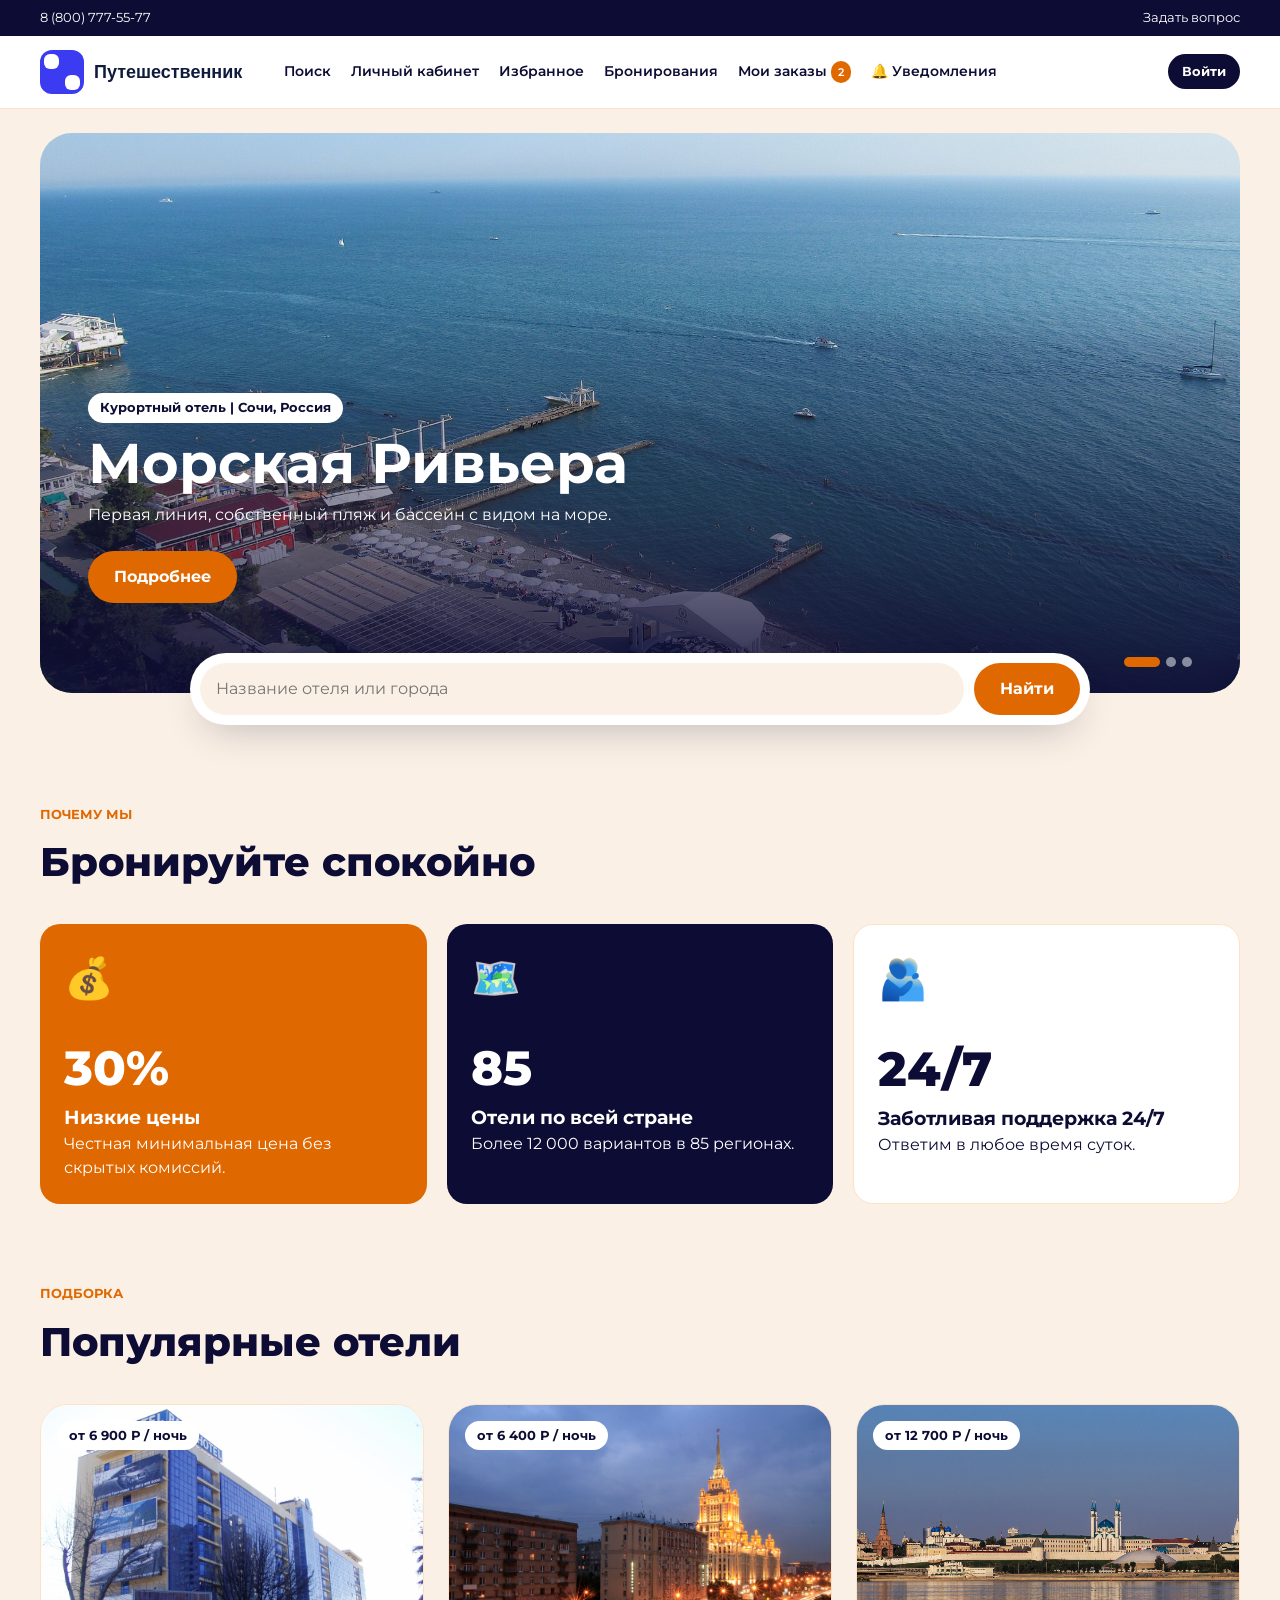
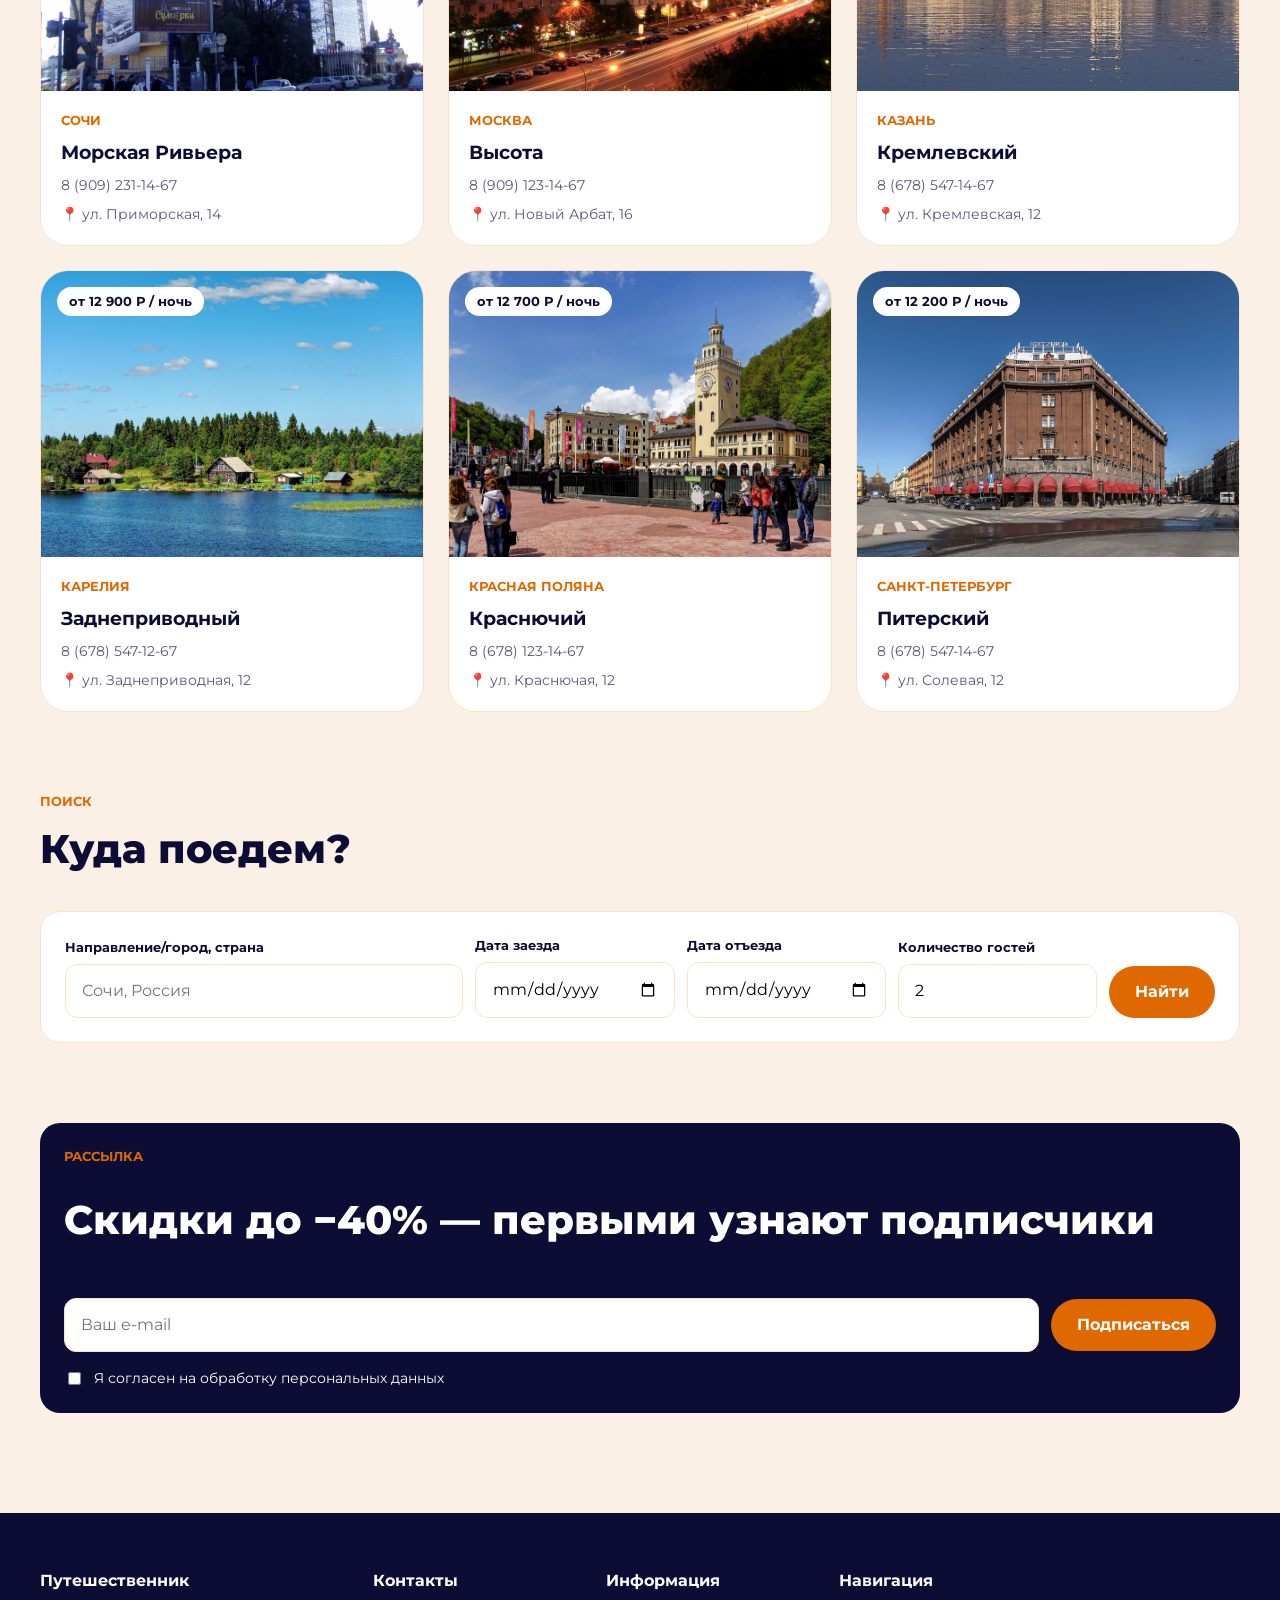
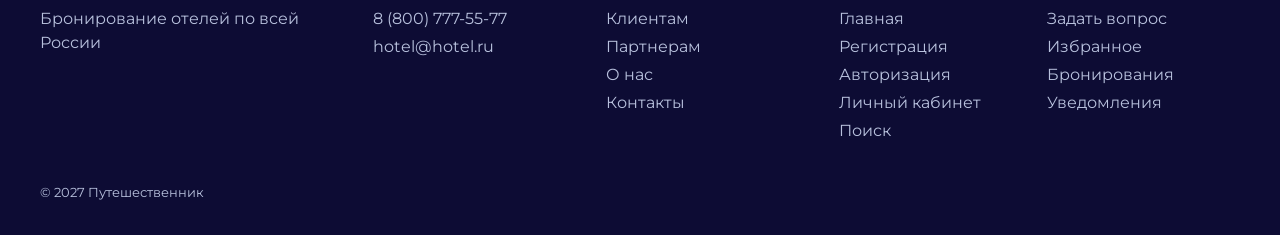
==== commit a5405f55: "done" ====
--- a/index.html
+++ b/index.html
@@ -1,5 +1,5 @@
 <!DOCTYPE html>
-<html lang="en">
+<html lang="ru">
 
 <head>
     <meta charset="UTF-8">
@@ -193,9 +193,9 @@
                 </div>
                 <div class="field">
                     <label for="guest-count">Количество гостей</label>
-                    <input type="number" id="guest-count" class="input" min="1" value="2"">
-                </div>
-                <button type=" submit" class="btn">Найти</button>
+                    <input type="number" id="guest-count" class="input" min="1" value="2">
+                </div>
+                <button type="submit" class="btn">Найти</button>
             </form>
         </section>
 
@@ -224,10 +224,12 @@
             <ul id="contacts">
                 <h3>Контакты</h3>
                 <li> <a href="tel:88007775577">8 (800) 777-55-77</a></li>
-                <li> <a href="mailto:hotel@hotel.ru">Задать вопрос</a></li>
+                <li> <a href="mailto:hotel@hotel.ru">hotel@hotel.ru</a></li>
             </ul>
             <ul>
-                <h3>Надо придумать</h3>
+                <li>
+                    <h3>Информация</h3>
+                </li>
                 <li><a href="search.html">Клиентам</a></li>
                 <li><a href="add.html">Партнерам</a></li>
                 <li><a href="index.html#about">О нас</a></li>
